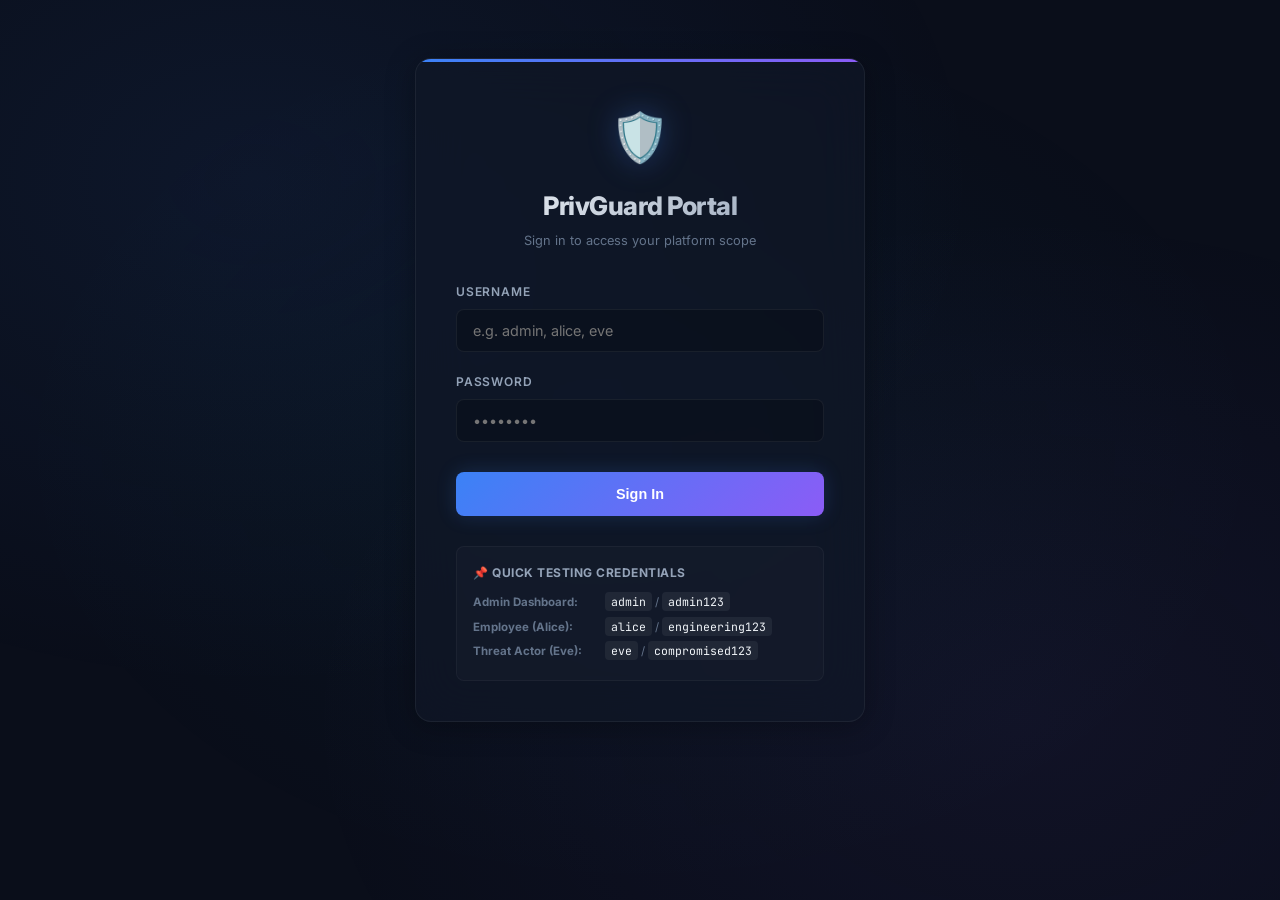
==== static/login.html @ 7fdcf023 "Add login/user pages, update app and models with latest changes" ====
<!DOCTYPE html>
<html lang="en">
<head>
    <meta charset="UTF-8">
    <meta name="viewport" content="width=device-width, initial-scale=1.0">
    <title>Login — PrivGuard Portal</title>
    <link rel="stylesheet" href="/static/style.css">
    <link rel="icon" href="data:image/svg+xml,<svg xmlns='http://www.w3.org/2000/svg' viewBox='0 0 100 100'><text y='.9em' font-size='90'>🛡️</text></svg>">
    <style>
        .login-wrapper {
            display: flex;
            align-items: center;
            justify-content: center;
            min-height: calc(100vh - 120px);
            padding: 20px;
        }
        .login-card {
            background: var(--bg-card);
            border: 1px solid var(--bg-glass-border);
            border-radius: var(--radius);
            padding: 40px;
            width: 100%;
            max-width: 450px;
            backdrop-filter: blur(25px);
            box-shadow: var(--shadow);
            position: relative;
            overflow: hidden;
            animation: cardFade 0.5s cubic-bezier(0.4, 0, 0.2, 1);
        }
        @keyframes cardFade {
            from { opacity: 0; transform: translateY(20px); }
            to { opacity: 1; transform: translateY(0); }
        }
        .login-card::before {
            content: '';
            position: absolute;
            top: 0;
            left: 0;
            right: 0;
            height: 3px;
            background: linear-gradient(90deg, var(--accent-blue), var(--accent-purple));
        }
        .login-logo {
            text-align: center;
            margin-bottom: 30px;
        }
        .login-logo .icon {
            font-size: 3rem;
            margin-bottom: 10px;
            display: inline-block;
            filter: drop-shadow(0 0 15px rgba(59, 130, 246, 0.3));
        }
        .login-title {
            font-size: 1.6rem;
            font-weight: 800;
            letter-spacing: -0.5px;
            background: linear-gradient(135deg, #f1f5f9, #94a3b8);
            -webkit-background-clip: text;
            -webkit-text-fill-color: transparent;
            background-clip: text;
        }
        .login-subtitle {
            font-size: 0.8rem;
            color: var(--text-muted);
            margin-top: 4px;
        }
        .form-group {
            margin-bottom: 20px;
        }
        .form-label {
            display: block;
            font-size: 0.75rem;
            font-weight: 600;
            text-transform: uppercase;
            letter-spacing: 0.8px;
            color: var(--text-secondary);
            margin-bottom: 8px;
        }
        .form-control {
            width: 100%;
            padding: 12px 16px;
            background: rgba(0, 0, 0, 0.2);
            border: 1px solid var(--bg-glass-border);
            border-radius: var(--radius-sm);
            color: var(--text-primary);
            font-family: inherit;
            font-size: 0.9rem;
            transition: var(--transition);
        }
        .form-control:focus {
            outline: none;
            border-color: var(--accent-blue);
            box-shadow: 0 0 10px rgba(59, 130, 246, 0.15);
            background: rgba(0, 0, 0, 0.3);
        }
        .btn-login {
            width: 100%;
            padding: 14px;
            background: linear-gradient(135deg, var(--accent-blue), var(--accent-purple));
            border: none;
            border-radius: var(--radius-sm);
            color: white;
            font-weight: 700;
            font-size: 0.9rem;
            cursor: pointer;
            transition: var(--transition);
            box-shadow: 0 0 20px rgba(59, 130, 246, 0.2);
            margin-top: 10px;
        }
        .btn-login:hover {
            transform: translateY(-1px);
            box-shadow: 0 0 30px rgba(59, 130, 246, 0.4);
        }
        .btn-login:active {
            transform: translateY(0);
        }
        .login-error {
            background: rgba(239, 68, 68, 0.1);
            border: 1px solid rgba(239, 68, 68, 0.2);
            color: var(--color-critical);
            padding: 12px 16px;
            border-radius: var(--radius-sm);
            font-size: 0.8rem;
            margin-bottom: 20px;
            display: none;
            animation: shake 0.3s ease-in-out;
        }
        @keyframes shake {
            0%, 100% { transform: translateX(0); }
            25% { transform: translateX(-5px); }
            75% { transform: translateX(5px); }
        }
        .credentials-tip {
            margin-top: 30px;
            background: rgba(255, 255, 255, 0.02);
            border: 1px solid rgba(255, 255, 255, 0.04);
            border-radius: var(--radius-sm);
            padding: 16px;
            font-size: 0.75rem;
        }
        .credentials-title {
            font-weight: 700;
            color: var(--text-secondary);
            margin-bottom: 8px;
            text-transform: uppercase;
            letter-spacing: 0.5px;
        }
        .credentials-table {
            width: 100%;
            border-collapse: collapse;
            color: var(--text-muted);
        }
        .credentials-table td {
            padding: 3px 0;
            font-size: 0.72rem;
        }
        .credentials-tag {
            background: var(--bg-glass-border);
            padding: 2px 6px;
            border-radius: var(--radius-xs);
            font-family: 'JetBrains Mono', monospace;
            color: var(--text-primary);
        }
    </style>
</head>
<body>
    <div class="app-container">
        <div class="login-wrapper">
            <div class="login-card">
                <div class="login-logo">
                    <span class="icon">🛡️</span>
                    <h2 class="login-title">PrivGuard Portal</h2>
                    <p class="login-subtitle">Sign in to access your platform scope</p>
                </div>

                <div class="login-error" id="loginError"></div>

                <form id="loginForm" onsubmit="handleLogin(event)">
                    <div class="form-group">
                        <label class="form-label" for="username">Username</label>
                        <input class="form-control" type="text" id="username" placeholder="e.g. admin, alice, eve" required autocomplete="username">
                    </div>
                    <div class="form-group">
                        <label class="form-label" for="password">Password</label>
                        <input class="form-control" type="password" id="password" placeholder="••••••••" required autocomplete="current-password">
                    </div>
                    <button class="btn-login" type="submit" id="btnLogin">Sign In</button>
                </form>

                <div class="credentials-tip">
                    <div class="credentials-title">📌 Quick Testing Credentials</div>
                    <table class="credentials-table">
                        <tr>
                            <td><strong>Admin Dashboard:</strong></td>
                            <td><span class="credentials-tag">admin</span> / <span class="credentials-tag">admin123</span></td>
                        </tr>
                        <tr>
                            <td><strong>Employee (Alice):</strong></td>
                            <td><span class="credentials-tag">alice</span> / <span class="credentials-tag">engineering123</span></td>
                        </tr>
                        <tr>
                            <td><strong>Threat Actor (Eve):</strong></td>
                            <td><span class="credentials-tag">eve</span> / <span class="credentials-tag">compromised123</span></td>
                        </tr>
                    </table>
                </div>
            </div>
        </div>
    </div>

    <script>
        // Check if already logged in and redirect
        const activeUser = localStorage.getItem('privguard_user');
        if (activeUser) {
            try {
                const user = JSON.parse(activeUser);
                if (user.role === 'admin') {
                    window.location.href = '/static/index.html';
                } else {
                    window.location.href = '/static/user.html';
                }
            } catch (e) {
                localStorage.removeItem('privguard_user');
            }
        }

        async function handleLogin(e) {
            e.preventDefault();
            const usernameInput = document.getElementById('username');
            const passwordInput = document.getElementById('password');
            const errorDiv = document.getElementById('loginError');
            const btn = document.getElementById('btnLogin');

            errorDiv.style.display = 'none';
            btn.disabled = true;
            btn.textContent = 'Authenticating...';

            try {
                const response = await fetch('/api/v1/login', {
                    method: 'POST',
                    headers: { 'Content-Type': 'application/json' },
                    body: JSON.stringify({
                        username: usernameInput.value,
                        password: passwordInput.value
                    })
                });

                const data = await response.json();

                if (!response.ok) {
                    throw new Error(data.detail || 'Login failed');
                }

                // Store session info
                localStorage.setItem('privguard_user', JSON.stringify(data));

                // Redirect based on role
                if (data.role === 'admin') {
                    window.location.href = '/static/index.html';
                } else {
                    window.location.href = '/static/user.html';
                }

            } catch (err) {
                errorDiv.textContent = err.message;
                errorDiv.style.display = 'block';
                // Trigger shake animation
                errorDiv.style.animation = 'none';
                errorDiv.offsetHeight; /* trigger reflow */
                errorDiv.style.animation = null; 
            } finally {
                btn.disabled = false;
                btn.textContent = 'Sign In';
            }
        }
    </script>
</body>
</html>
---- static/style.css ----
/* =============================================
   PrivGuard Design System — Dark Glassmorphism
   ============================================= */

@import url('https://fonts.googleapis.com/css2?family=Inter:wght@300;400;500;600;700;800;900&family=JetBrains+Mono:wght@400;500;600&display=swap');

/* --- Design Tokens --- */
:root {
    /* Background */
    --bg-primary: #0a0e1a;
    --bg-secondary: #111827;
    --bg-card: rgba(17, 24, 39, 0.7);
    --bg-card-hover: rgba(30, 41, 59, 0.8);
    --bg-glass: rgba(255, 255, 255, 0.03);
    --bg-glass-border: rgba(255, 255, 255, 0.06);

    /* Text */
    --text-primary: #f1f5f9;
    --text-secondary: #94a3b8;
    --text-muted: #64748b;
    --text-accent: #38bdf8;

    /* Risk Band Colors */
    --color-low: #22c55e;
    --color-low-bg: rgba(34, 197, 94, 0.1);
    --color-low-glow: rgba(34, 197, 94, 0.3);

    --color-medium: #f59e0b;
    --color-medium-bg: rgba(245, 158, 11, 0.1);
    --color-medium-glow: rgba(245, 158, 11, 0.3);

    --color-high: #f97316;
    --color-high-bg: rgba(249, 115, 22, 0.1);
    --color-high-glow: rgba(249, 115, 22, 0.3);

    --color-critical: #ef4444;
    --color-critical-bg: rgba(239, 68, 68, 0.1);
    --color-critical-glow: rgba(239, 68, 68, 0.4);

    /* Accent */
    --accent-blue: #3b82f6;
    --accent-purple: #8b5cf6;
    --accent-cyan: #06b6d4;

    /* Layout */
    --radius: 16px;
    --radius-sm: 8px;
    --radius-xs: 4px;
    --shadow: 0 4px 30px rgba(0, 0, 0, 0.3);
    --transition: all 0.3s cubic-bezier(0.4, 0, 0.2, 1);
}

/* --- Reset & Base --- */
*, *::before, *::after {
    margin: 0;
    padding: 0;
    box-sizing: border-box;
}

html {
    font-size: 16px;
    scroll-behavior: smooth;
}

body {
    font-family: 'Inter', -apple-system, BlinkMacSystemFont, sans-serif;
    background: var(--bg-primary);
    color: var(--text-primary);
    min-height: 100vh;
    overflow-x: hidden;
    line-height: 1.6;
}

/* Animated background gradient */
body::before {
    content: '';
    position: fixed;
    top: 0;
    left: 0;
    width: 100%;
    height: 100%;
    background: 
        radial-gradient(ellipse at 20% 20%, rgba(59, 130, 246, 0.08) 0%, transparent 50%),
        radial-gradient(ellipse at 80% 80%, rgba(139, 92, 246, 0.06) 0%, transparent 50%),
        radial-gradient(ellipse at 50% 50%, rgba(6, 182, 212, 0.04) 0%, transparent 70%);
    pointer-events: none;
    z-index: 0;
}

/* --- Scrollbar --- */
::-webkit-scrollbar {
    width: 6px;
}
::-webkit-scrollbar-track {
    background: transparent;
}
::-webkit-scrollbar-thumb {
    background: rgba(148, 163, 184, 0.2);
    border-radius: 3px;
}
::-webkit-scrollbar-thumb:hover {
    background: rgba(148, 163, 184, 0.4);
}

/* --- Layout --- */
.app-container {
    position: relative;
    z-index: 1;
    max-width: 1440px;
    margin: 0 auto;
    padding: 0 24px 40px;
}

/* --- Header --- */
.header {
    display: flex;
    align-items: center;
    justify-content: space-between;
    padding: 20px 0;
    border-bottom: 1px solid var(--bg-glass-border);
    margin-bottom: 28px;
}

.header-left {
    display: flex;
    align-items: center;
    gap: 14px;
}

.logo-icon {
    width: 44px;
    height: 44px;
    background: linear-gradient(135deg, var(--accent-blue), var(--accent-purple));
    border-radius: 12px;
    display: flex;
    align-items: center;
    justify-content: center;
    font-size: 22px;
    box-shadow: 0 0 20px rgba(59, 130, 246, 0.3);
}

.header-title {
    font-size: 1.5rem;
    font-weight: 800;
    letter-spacing: -0.5px;
    background: linear-gradient(135deg, #f1f5f9, #94a3b8);
    -webkit-background-clip: text;
    -webkit-text-fill-color: transparent;
    background-clip: text;
}

.header-subtitle {
    font-size: 0.75rem;
    color: var(--text-muted);
    font-weight: 400;
    letter-spacing: 0.5px;
    text-transform: uppercase;
}

.header-right {
    display: flex;
    align-items: center;
    gap: 16px;
}

.status-badge {
    display: flex;
    align-items: center;
    gap: 8px;
    padding: 8px 16px;
    background: var(--bg-glass);
    border: 1px solid var(--bg-glass-border);
    border-radius: 100px;
    font-size: 0.8rem;
    color: var(--text-secondary);
}

.status-dot {
    width: 8px;
    height: 8px;
    border-radius: 50%;
    background: var(--color-low);
    box-shadow: 0 0 8px var(--color-low-glow);
    animation: pulse-dot 2s ease-in-out infinite;
}

.status-dot.offline {
    background: var(--color-critical);
    box-shadow: 0 0 8px var(--color-critical-glow);
}

@keyframes pulse-dot {
    0%, 100% { opacity: 1; transform: scale(1); }
    50% { opacity: 0.6; transform: scale(0.85); }
}

/* --- Simulate Button --- */
.btn-simulate {
    padding: 10px 28px;
    background: linear-gradient(135deg, var(--accent-blue), var(--accent-purple));
    border: none;
    border-radius: 100px;
    color: white;
    font-family: 'Inter', sans-serif;
    font-size: 0.85rem;
    font-weight: 600;
    cursor: pointer;
    transition: var(--transition);
    box-shadow: 0 0 20px rgba(59, 130, 246, 0.2);
    letter-spacing: 0.3px;
    position: relative;
    overflow: hidden;
}

.btn-simulate:hover {
    transform: translateY(-2px);
    box-shadow: 0 0 30px rgba(59, 130, 246, 0.4);
}

.btn-simulate:active {
    transform: translateY(0);
}

.btn-simulate.loading {
    pointer-events: none;
    opacity: 0.7;
}

.btn-simulate.loading::after {
    content: '';
    position: absolute;
    top: 0;
    left: -100%;
    width: 200%;
    height: 100%;
    background: linear-gradient(90deg, transparent, rgba(255,255,255,0.2), transparent);
    animation: shimmer 1.5s infinite;
}

@keyframes shimmer {
    0% { left: -100%; }
    100% { left: 100%; }
}

/* --- Stats Grid --- */
.stats-grid {
    display: grid;
    grid-template-columns: repeat(4, 1fr);
    gap: 16px;
    margin-bottom: 24px;
}

.stat-card {
    background: var(--bg-card);
    border: 1px solid var(--bg-glass-border);
    border-radius: var(--radius);
    padding: 22px 24px;
    backdrop-filter: blur(20px);
    transition: var(--transition);
    position: relative;
    overflow: hidden;
}

.stat-card::before {
    content: '';
    position: absolute;
    top: 0;
    left: 0;
    right: 0;
    height: 2px;
    background: linear-gradient(90deg, transparent, var(--accent-blue), transparent);
    opacity: 0;
    transition: var(--transition);
}

.stat-card:hover {
    border-color: rgba(255, 255, 255, 0.1);
    transform: translateY(-2px);
    box-shadow: var(--shadow);
}

.stat-card:hover::before {
    opacity: 1;
}

.stat-card.threats .stat-value { color: var(--color-high); }
.stat-card.critical .stat-value { color: var(--color-critical); }
.stat-card.critical::before { background: linear-gradient(90deg, transparent, var(--color-critical), transparent); }
.stat-card.threats::before { background: linear-gradient(90deg, transparent, var(--color-high), transparent); }

.stat-label {
    font-size: 0.75rem;
    color: var(--text-muted);
    text-transform: uppercase;
    letter-spacing: 1px;
    font-weight: 500;
    margin-bottom: 8px;
}

.stat-value {
    font-size: 2rem;
    font-weight: 800;
    color: var(--text-primary);
    line-height: 1;
    font-variant-numeric: tabular-nums;
}

.stat-icon {
    position: absolute;
    top: 18px;
    right: 20px;
    font-size: 1.3rem;
    opacity: 0.4;
}

/* --- Main Content Grid --- */
.main-grid {
    display: grid;
    grid-template-columns: 1fr 380px;
    gap: 20px;
    margin-bottom: 24px;
}

/* --- Panel --- */
.panel {
    background: var(--bg-card);
    border: 1px solid var(--bg-glass-border);
    border-radius: var(--radius);
    backdrop-filter: blur(20px);
    overflow: hidden;
}

.panel-header {
    display: flex;
    align-items: center;
    justify-content: space-between;
    padding: 18px 22px;
    border-bottom: 1px solid var(--bg-glass-border);
}

.panel-title {
    font-size: 0.9rem;
    font-weight: 600;
    color: var(--text-primary);
    display: flex;
    align-items: center;
    gap: 8px;
}

.panel-title-dot {
    width: 6px;
    height: 6px;
    border-radius: 50%;
    background: var(--accent-cyan);
    box-shadow: 0 0 6px var(--accent-cyan);
}

.panel-badge {
    font-size: 0.7rem;
    padding: 3px 10px;
    border-radius: 100px;
    background: var(--bg-glass);
    color: var(--text-muted);
    font-weight: 500;
}

.panel-body {
    padding: 0;
}

/* --- Threat Feed Table --- */
.threat-feed {
    max-height: 480px;
    overflow-y: auto;
}

.threat-row {
    display: grid;
    grid-template-columns: 90px 120px 1fr 110px 80px 130px;
    gap: 12px;
    align-items: center;
    padding: 13px 22px;
    border-bottom: 1px solid rgba(255, 255, 255, 0.03);
    font-size: 0.8rem;
    transition: var(--transition);
    animation: slideIn 0.4s ease-out;
}

.threat-row:hover {
    background: var(--bg-card-hover);
}

.threat-row.risk-Critical {
    background: var(--color-critical-bg);
    border-left: 3px solid var(--color-critical);
}

.threat-row.risk-Critical.pulse {
    animation: slideIn 0.4s ease-out, criticalPulse 2s ease-in-out 3;
}

.threat-row.risk-High {
    background: var(--color-high-bg);
    border-left: 3px solid var(--color-high);
}

.threat-row.risk-Medium {
    border-left: 3px solid var(--color-medium);
}

.threat-row.risk-Low {
    border-left: 3px solid rgba(34, 197, 94, 0.3);
}

@keyframes slideIn {
    from { opacity: 0; transform: translateX(-20px); }
    to { opacity: 1; transform: translateX(0); }
}

@keyframes criticalPulse {
    0%, 100% { background: var(--color-critical-bg); }
    50% { background: rgba(239, 68, 68, 0.2); }
}

.threat-time {
    color: var(--text-muted);
    font-family: 'JetBrains Mono', monospace;
    font-size: 0.72rem;
}

.threat-user {
    color: var(--text-primary);
    font-weight: 500;
}

.threat-user-dept {
    font-size: 0.68rem;
    color: var(--text-muted);
    font-weight: 400;
}

.threat-detail {
    color: var(--text-secondary);
    white-space: nowrap;
    overflow: hidden;
    text-overflow: ellipsis;
}

.threat-system {
    font-family: 'JetBrains Mono', monospace;
    font-size: 0.72rem;
    color: var(--accent-cyan);
}

.threat-score {
    font-family: 'JetBrains Mono', monospace;
    font-weight: 700;
    font-size: 0.85rem;
}

.threat-score.score-low { color: var(--color-low); }
.threat-score.score-medium { color: var(--color-medium); }
.threat-score.score-high { color: var(--color-high); }
.threat-score.score-critical { color: var(--color-critical); }

/* Risk Band Badge */
.risk-badge {
    display: inline-flex;
    align-items: center;
    gap: 5px;
    padding: 4px 10px;
    border-radius: 100px;
    font-size: 0.7rem;
    font-weight: 600;
    letter-spacing: 0.3px;
    text-transform: uppercase;
}

.risk-badge.band-Low {
    background: var(--color-low-bg);
    color: var(--color-low);
    border: 1px solid rgba(34, 197, 94, 0.2);
}
.risk-badge.band-Medium {
    background: var(--color-medium-bg);
    color: var(--color-medium);
    border: 1px solid rgba(245, 158, 11, 0.2);
}
.risk-badge.band-High {
    background: var(--color-high-bg);
    color: var(--color-high);
    border: 1px solid rgba(249, 115, 22, 0.2);
}
.risk-badge.band-Critical {
    background: var(--color-critical-bg);
    color: var(--color-critical);
    border: 1px solid rgba(239, 68, 68, 0.3);
    animation: badgePulse 1.5s ease-in-out infinite;
}

@keyframes badgePulse {
    0%, 100% { box-shadow: 0 0 0 0 var(--color-critical-glow); }
    50% { box-shadow: 0 0 12px 2px var(--color-critical-glow); }
}

/* Action Badge */
.action-badge {
    display: inline-flex;
    align-items: center;
    gap: 4px;
    padding: 4px 10px;
    border-radius: var(--radius-xs);
    font-size: 0.68rem;
    font-weight: 500;
    font-family: 'JetBrains Mono', monospace;
}

.action-badge.action-allow {
    background: rgba(34, 197, 94, 0.08);
    color: var(--color-low);
}
.action-badge.action-step-up-mfa {
    background: rgba(245, 158, 11, 0.08);
    color: var(--color-medium);
}
.action-badge.action-jit-approval-required {
    background: rgba(249, 115, 22, 0.08);
    color: var(--color-high);
}
.action-badge.action-auto-block-session {
    background: rgba(239, 68, 68, 0.1);
    color: var(--color-critical);
    font-weight: 700;
}

/* --- Side Panels --- */
.side-panels {
    display: flex;
    flex-direction: column;
    gap: 20px;
}

/* --- Chart Containers --- */
.chart-container {
    padding: 20px;
    display: flex;
    align-items: center;
    justify-content: center;
}

.chart-container canvas {
    max-width: 100%;
}

/* --- Donut Legend --- */
.donut-wrapper {
    display: flex;
    flex-direction: column;
    align-items: center;
    gap: 16px;
    padding: 20px;
}

.donut-legend {
    display: grid;
    grid-template-columns: 1fr 1fr;
    gap: 8px 20px;
    width: 100%;
}

.legend-item {
    display: flex;
    align-items: center;
    gap: 8px;
    font-size: 0.78rem;
    color: var(--text-secondary);
}

.legend-dot {
    width: 10px;
    height: 10px;
    border-radius: 50%;
    flex-shrink: 0;
}

.legend-count {
    margin-left: auto;
    font-weight: 600;
    font-family: 'JetBrains Mono', monospace;
    color: var(--text-primary);
}

/* --- Empty State --- */
.empty-state {
    display: flex;
    flex-direction: column;
    align-items: center;
    justify-content: center;
    padding: 60px 30px;
    text-align: center;
}

.empty-icon {
    font-size: 3rem;
    margin-bottom: 16px;
    opacity: 0.3;
}

.empty-title {
    font-size: 1rem;
    font-weight: 600;
    color: var(--text-secondary);
    margin-bottom: 8px;
}

.empty-desc {
    font-size: 0.8rem;
    color: var(--text-muted);
    max-width: 280px;
    line-height: 1.5;
}

/* --- Footer Row --- */
.footer-row {
    display: grid;
    grid-template-columns: 1fr 1fr;
    gap: 20px;
}

/* --- Score Breakdown Table --- */
.breakdown-table {
    width: 100%;
    padding: 0 0 8px;
}

.breakdown-row {
    display: grid;
    grid-template-columns: 140px 1fr 60px;
    gap: 12px;
    align-items: center;
    padding: 10px 22px;
    border-bottom: 1px solid rgba(255, 255, 255, 0.03);
    font-size: 0.8rem;
}

.breakdown-label {
    color: var(--text-secondary);
    font-weight: 500;
}

.breakdown-bar-track {
    height: 6px;
    background: rgba(255, 255, 255, 0.05);
    border-radius: 3px;
    overflow: hidden;
}

.breakdown-bar-fill {
    height: 100%;
    border-radius: 3px;
    transition: width 0.8s cubic-bezier(0.4, 0, 0.2, 1);
}

.breakdown-value {
    text-align: right;
    font-family: 'JetBrains Mono', monospace;
    font-weight: 600;
    color: var(--text-primary);
    font-size: 0.78rem;
}

/* --- Threat Header Row --- */
.threat-header {
    display: grid;
    grid-template-columns: 90px 120px 1fr 110px 80px 130px;
    gap: 12px;
    padding: 10px 22px;
    font-size: 0.68rem;
    text-transform: uppercase;
    letter-spacing: 0.8px;
    color: var(--text-muted);
    font-weight: 600;
    border-bottom: 1px solid var(--bg-glass-border);
    background: rgba(0, 0, 0, 0.2);
}

/* --- Responsive --- */
@media (max-width: 1200px) {
    .main-grid {
        grid-template-columns: 1fr;
    }
    .side-panels {
        flex-direction: row;
    }
    .footer-row {
        grid-template-columns: 1fr;
    }
}

@media (max-width: 768px) {
    .stats-grid {
        grid-template-columns: repeat(2, 1fr);
    }
    .threat-row, .threat-header {
        grid-template-columns: 80px 100px 1fr 80px;
    }
    .threat-row > :nth-child(5),
    .threat-row > :nth-child(6),
    .threat-header > :nth-child(5),
    .threat-header > :nth-child(6) {
        display: none;
    }
    .header {
        flex-direction: column;
        gap: 12px;
        text-align: center;
    }
    .side-panels {
        flex-direction: column;
    }
}

@media (max-width: 480px) {
    .stats-grid {
        grid-template-columns: 1fr;
    }
}
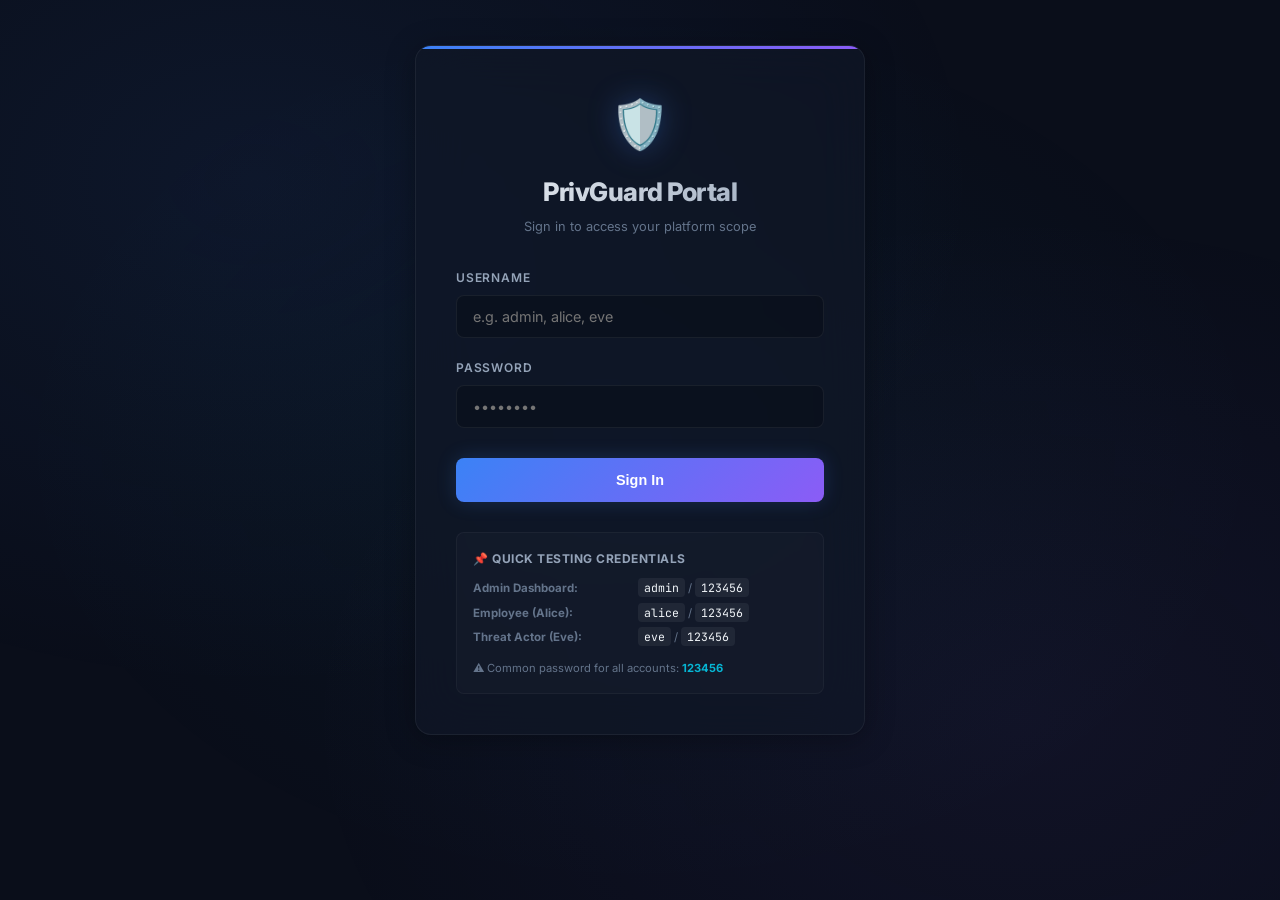
==== commit 7134ba20: "password update" ====
--- a/static/login.html
+++ b/static/login.html
@@ -192,23 +192,54 @@
                     <table class="credentials-table">
                         <tr>
                             <td><strong>Admin Dashboard:</strong></td>
-                            <td><span class="credentials-tag">admin</span> / <span class="credentials-tag">admin123</span></td>
+                            <td><span class="credentials-tag">admin</span> / <span class="credentials-tag">123456</span></td>
                         </tr>
                         <tr>
                             <td><strong>Employee (Alice):</strong></td>
-                            <td><span class="credentials-tag">alice</span> / <span class="credentials-tag">engineering123</span></td>
+                            <td><span class="credentials-tag">alice</span> / <span class="credentials-tag">123456</span></td>
                         </tr>
                         <tr>
                             <td><strong>Threat Actor (Eve):</strong></td>
-                            <td><span class="credentials-tag">eve</span> / <span class="credentials-tag">compromised123</span></td>
+                            <td><span class="credentials-tag">eve</span> / <span class="credentials-tag">123456</span></td>
                         </tr>
                     </table>
+                    <div style="margin-top: 10px; font-size: 0.7rem; color: var(--text-muted);">
+                        ⚠️ Common password for all accounts: <strong style="color: var(--accent-cyan);">123456</strong>
+                    </div>
+                </div>
+
+                <!-- Flagged Warning Banner -->
+                <div class="login-flagged-warning" id="flaggedWarning" style="display: none;">
+                    <div style="font-size: 1.5rem; margin-bottom: 8px;">🚨</div>
+                    <div style="font-weight: 700; color: var(--color-critical); margin-bottom: 4px;">ACCOUNT FLAGGED</div>
+                    <div style="font-size: 0.75rem; color: var(--text-secondary);">
+                        Your login attempts have been recorded. Continued failed attempts will flag your account as <strong style="color: var(--color-critical);">DANGEROUS</strong> and may result in account removal by the security admin.
+                    </div>
                 </div>
             </div>
         </div>
     </div>
 
+    <style>
+        .login-flagged-warning {
+            margin-top: 20px;
+            background: rgba(239, 68, 68, 0.08);
+            border: 1px solid rgba(239, 68, 68, 0.25);
+            border-radius: var(--radius-sm);
+            padding: 16px;
+            text-align: center;
+            animation: warningPulse 2s infinite;
+        }
+        @keyframes warningPulse {
+            0%, 100% { border-color: rgba(239, 68, 68, 0.25); }
+            50% { border-color: rgba(239, 68, 68, 0.6); }
+        }
+    </style>
+
     <script>
+        // Track failed attempts client-side for UI feedback
+        let failedAttempts = parseInt(localStorage.getItem('privguard_failed_attempts') || '0');
+
         // Check if already logged in and redirect
         const activeUser = localStorage.getItem('privguard_user');
         if (activeUser) {
@@ -224,6 +255,11 @@
             }
         }
 
+        // Show warning if previous failed attempts exist
+        if (failedAttempts >= 2) {
+            document.getElementById('flaggedWarning').style.display = 'block';
+        }
+
         async function handleLogin(e) {
             e.preventDefault();
             const usernameInput = document.getElementById('username');
@@ -248,8 +284,19 @@
                 const data = await response.json();
 
                 if (!response.ok) {
+                    // Track failed attempt
+                    failedAttempts++;
+                    localStorage.setItem('privguard_failed_attempts', failedAttempts.toString());
+
+                    if (failedAttempts >= 2) {
+                        document.getElementById('flaggedWarning').style.display = 'block';
+                    }
+
                     throw new Error(data.detail || 'Login failed');
                 }
+
+                // Success — clear failed attempt counter
+                localStorage.setItem('privguard_failed_attempts', '0');
 
                 // Store session info
                 localStorage.setItem('privguard_user', JSON.stringify(data));
@@ -262,7 +309,7 @@
                 }
 
             } catch (err) {
-                errorDiv.textContent = err.message;
+                errorDiv.textContent = `⛔ ${err.message}` + (failedAttempts >= 2 ? ' — Your account may be flagged as DANGEROUS.' : '');
                 errorDiv.style.display = 'block';
                 // Trigger shake animation
                 errorDiv.style.animation = 'none';
